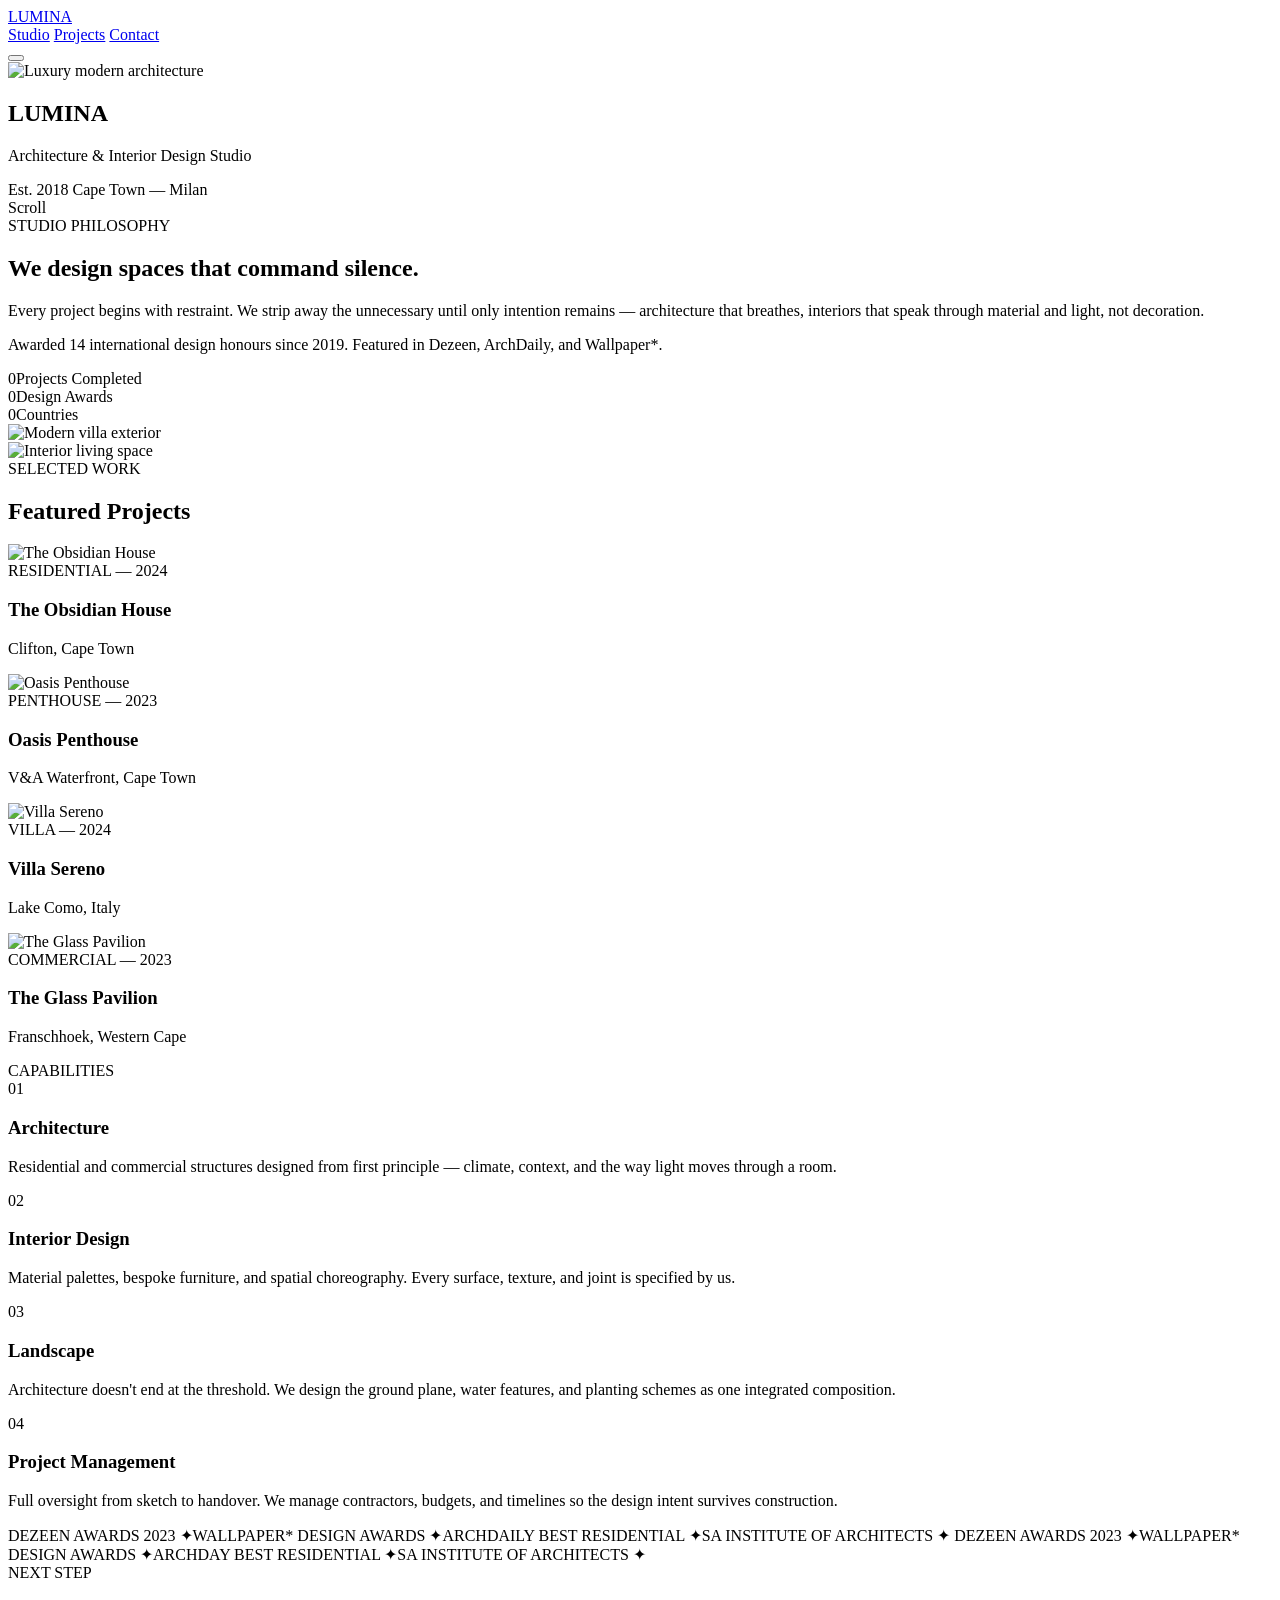
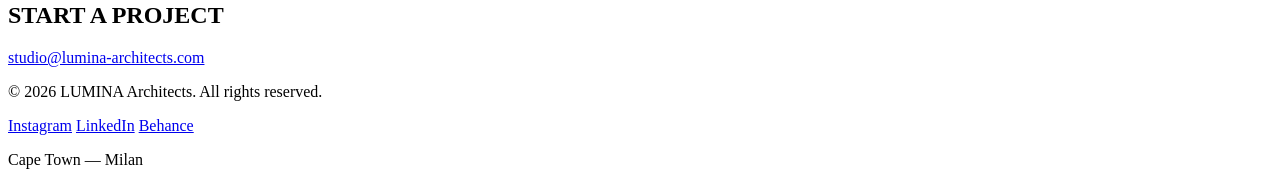
==== index.html @ dbf42cb0 "Rename index (2).html to index.html" ====
<!DOCTYPE html>
<html lang="en">
<head>
<meta charset="UTF-8">
<meta name="viewport" content="width=device-width, initial-scale=1.0">
<title>LUMINA — Architecture & Interior Design Studio</title>
<meta name="description" content="LUMINA Architects. We design spaces that command silence. Award-winning architectural and interior design studio.">
<meta property="og:title" content="LUMINA — Architecture & Interior Design Studio">
<meta property="og:description" content="We design spaces that command silence.">
<link rel="preconnect" href="https://fonts.googleapis.com">
<link rel="preconnect" href="https://fonts.gstatic.com" crossorigin>
<link href="https://fonts.googleapis.com/css2?family=Cinzel:wght@400;500;700&family=Manrope:wght@300;400;500;600&display=swap" rel="stylesheet">
<link rel="stylesheet" href="styles.css">
</head>
<body>

<!-- Custom cursor -->
<div class="cursor" id="cursor"></div>
<div class="cursor-follower" id="cursorFollower"><span id="cursorLabel"></span></div>

<!-- ===== NAVIGATION ===== -->
<header class="nav" id="nav">
  <a href="#" class="nav-logo">LUMINA</a>
  <nav class="nav-links">
    <a href="#philosophy" data-cursor>Studio</a>
    <a href="#projects" data-cursor>Projects</a>
    <a href="#contact" data-cursor>Contact</a>
  </nav>
  <button class="nav-menu-btn" id="menuBtn" data-cursor aria-label="Menu">
    <span></span><span></span>
  </button>
</header>

<main>

  <!-- ===== HERO ===== -->
  <section class="hero" id="hero">
    <div class="hero-bg">
      <div class="hero-img-wrap">
        <img class="hero-img" src="https://images.unsplash.com/photo-1600585154340-be6161a56a0c?w=1600&q=80&fit=crop" alt="Luxury modern architecture">
      </div>
      <div class="hero-overlay"></div>
    </div>
    <div class="hero-content">
      <div class="hero-title-wrap">
        <h1 class="hero-title">
          <span class="title-line"><span class="title-word">LUMINA</span></span>
        </h1>
      </div>
      <div class="hero-subtitle-wrap">
        <p class="hero-subtitle">
          <span class="subtitle-line"><span class="subtitle-word">Architecture & Interior Design Studio</span></span>
        </p>
      </div>
      <div class="hero-meta">
        <span class="meta-item">Est. 2018</span>
        <span class="meta-divider"></span>
        <span class="meta-item">Cape Town — Milan</span>
      </div>
    </div>
    <div class="scroll-indicator">
      <span class="scroll-text">Scroll</span>
      <div class="scroll-line"></div>
    </div>
  </section>

  <!-- ===== PHILOSOPHY ===== -->
  <section class="philosophy" id="philosophy">
    <div class="philosophy-inner">
      <div class="philosophy-text">
        <span class="section-label">STUDIO PHILOSOPHY</span>
        <h2 class="philosophy-heading">
          <span class="line"><span class="word">We design spaces</span></span>
          <span class="line"><span class="word">that command</span></span>
          <span class="line"><span class="word">silence.</span></span>
        </h2>
        <p class="philosophy-body">Every project begins with restraint. We strip away the unnecessary until only intention remains — architecture that breathes, interiors that speak through material and light, not decoration.</p>
        <p class="philosophy-body">Awarded 14 international design honours since 2019. Featured in Dezeen, ArchDaily, and Wallpaper*.</p>
        <div class="philosophy-stats">
          <div class="stat"><span class="stat-num" data-count="47">0</span><span class="stat-label">Projects Completed</span></div>
          <div class="stat"><span class="stat-num" data-count="14">0</span><span class="stat-label">Design Awards</span></div>
          <div class="stat"><span class="stat-num" data-count="6">0</span><span class="stat-label">Countries</span></div>
        </div>
      </div>
      <div class="philosophy-images">
        <div class="phi-img phi-img--a" data-speed="0.85">
          <div class="img-reveal">
            <img src="https://images.unsplash.com/photo-1600596542815-ffad4c1539a9?w=600&q=80&fit=crop" alt="Modern villa exterior" loading="lazy">
          </div>
        </div>
        <div class="phi-img phi-img--b" data-speed="1.15">
          <div class="img-reveal">
            <img src="https://images.unsplash.com/photo-1600607687939-ce8a6c25118c?w=500&q=80&fit=crop" alt="Interior living space" loading="lazy">
          </div>
        </div>
      </div>
    </div>
  </section>

  <!-- ===== HORIZONTAL GALLERY (pinned) ===== -->
  <section class="gallery-section" id="projects">
    <div class="gallery-header">
      <span class="section-label">SELECTED WORK</span>
      <h2 class="gallery-heading">
        <span class="line"><span class="word">Featured Projects</span></span>
      </h2>
    </div>
    <div class="gallery-pin-wrapper">
      <div class="gallery-track" id="galleryTrack">

        <article class="project-card" data-cursor-label="VIEW">
          <div class="project-img-wrap">
            <img src="https://images.unsplash.com/photo-1600585154340-be6161a56a0c?w=900&q=80&fit=crop" alt="The Obsidian House" loading="lazy">
          </div>
          <div class="project-info">
            <span class="project-tag">RESIDENTIAL — 2024</span>
            <h3 class="project-name">The Obsidian House</h3>
            <p class="project-location">Clifton, Cape Town</p>
          </div>
        </article>

        <article class="project-card" data-cursor-label="VIEW">
          <div class="project-img-wrap">
            <img src="https://images.unsplash.com/photo-1600596542815-ffad4c1539a9?w=900&q=80&fit=crop" alt="Oasis Penthouse" loading="lazy">
          </div>
          <div class="project-info">
            <span class="project-tag">PENTHOUSE — 2023</span>
            <h3 class="project-name">Oasis Penthouse</h3>
            <p class="project-location">V&A Waterfront, Cape Town</p>
          </div>
        </article>

        <article class="project-card" data-cursor-label="VIEW">
          <div class="project-img-wrap">
            <img src="https://images.unsplash.com/photo-1600607687939-ce8a6c25118c?w=900&q=80&fit=crop" alt="Villa Sereno" loading="lazy">
          </div>
          <div class="project-info">
            <span class="project-tag">VILLA — 2024</span>
            <h3 class="project-name">Villa Sereno</h3>
            <p class="project-location">Lake Como, Italy</p>
          </div>
        </article>

        <article class="project-card" data-cursor-label="VIEW">
          <div class="project-img-wrap">
            <img src="https://images.unsplash.com/photo-1613490493576-7fde63acd811?w=900&q=80&fit=crop" alt="The Glass Pavilion" loading="lazy">
          </div>
          <div class="project-info">
            <span class="project-tag">COMMERCIAL — 2023</span>
            <h3 class="project-name">The Glass Pavilion</h3>
            <p class="project-location">Franschhoek, Western Cape</p>
          </div>
        </article>

      </div>
    </div>
  </section>

  <!-- ===== SERVICES ===== -->
  <section class="services">
    <div class="services-inner">
      <span class="section-label">CAPABILITIES</span>
      <div class="services-grid">
        <div class="service-item">
          <span class="service-num">01</span>
          <h3>Architecture</h3>
          <p>Residential and commercial structures designed from first principle — climate, context, and the way light moves through a room.</p>
        </div>
        <div class="service-item">
          <span class="service-num">02</span>
          <h3>Interior Design</h3>
          <p>Material palettes, bespoke furniture, and spatial choreography. Every surface, texture, and joint is specified by us.</p>
        </div>
        <div class="service-item">
          <span class="service-num">03</span>
          <h3>Landscape</h3>
          <p>Architecture doesn't end at the threshold. We design the ground plane, water features, and planting schemes as one integrated composition.</p>
        </div>
        <div class="service-item">
          <span class="service-num">04</span>
          <h3>Project Management</h3>
          <p>Full oversight from sketch to handover. We manage contractors, budgets, and timelines so the design intent survives construction.</p>
        </div>
      </div>
    </div>
  </section>

  <!-- ===== AWARDS TICKER ===== -->
  <div class="awards-ticker">
    <div class="awards-track">
      <span>DEZEEN AWARDS 2023 ✦</span><span>WALLPAPER* DESIGN AWARDS ✦</span><span>ARCHDAILY BEST RESIDENTIAL ✦</span><span>SA INSTITUTE OF ARCHITECTS ✦</span>
      <span>DEZEEN AWARDS 2023 ✦</span><span>WALLPAPER* DESIGN AWARDS ✦</span><span>ARCHDAY BEST RESIDENTIAL ✦</span><span>SA INSTITUTE OF ARCHITECTS ✦</span>
    </div>
  </div>

</main>

<!-- ===== FOOTER ===== -->
<footer class="footer" id="contact">
  <div class="footer-cta">
    <span class="section-label">NEXT STEP</span>
    <h2 class="footer-title" id="footerTitle" data-cursor-label="LET'S TALK">
      <span class="line"><span class="word">START A</span></span>
      <span class="line"><span class="word">PROJECT</span></span>
    </h2>
    <a href="mailto:studio@lumina-architects.com" class="footer-email" data-cursor>studio@lumina-architects.com</a>
  </div>
  <div class="footer-bottom">
    <p class="footer-copy">&copy; 2026 LUMINA Architects. All rights reserved.</p>
    <div class="footer-social">
      <a href="#" data-cursor>Instagram</a>
      <a href="#" data-cursor>LinkedIn</a>
      <a href="#" data-cursor>Behance</a>
    </div>
    <p class="footer-location">Cape Town — Milan</p>
  </div>
</footer>

<script src="https://cdnjs.cloudflare.com/ajax/libs/gsap/3.12.5/gsap.min.js"></script>
<script src="https://cdnjs.cloudflare.com/ajax/libs/gsap/3.12.5/ScrollTrigger.min.js"></script>
<script src="script.js"></script>
</body>
</html>
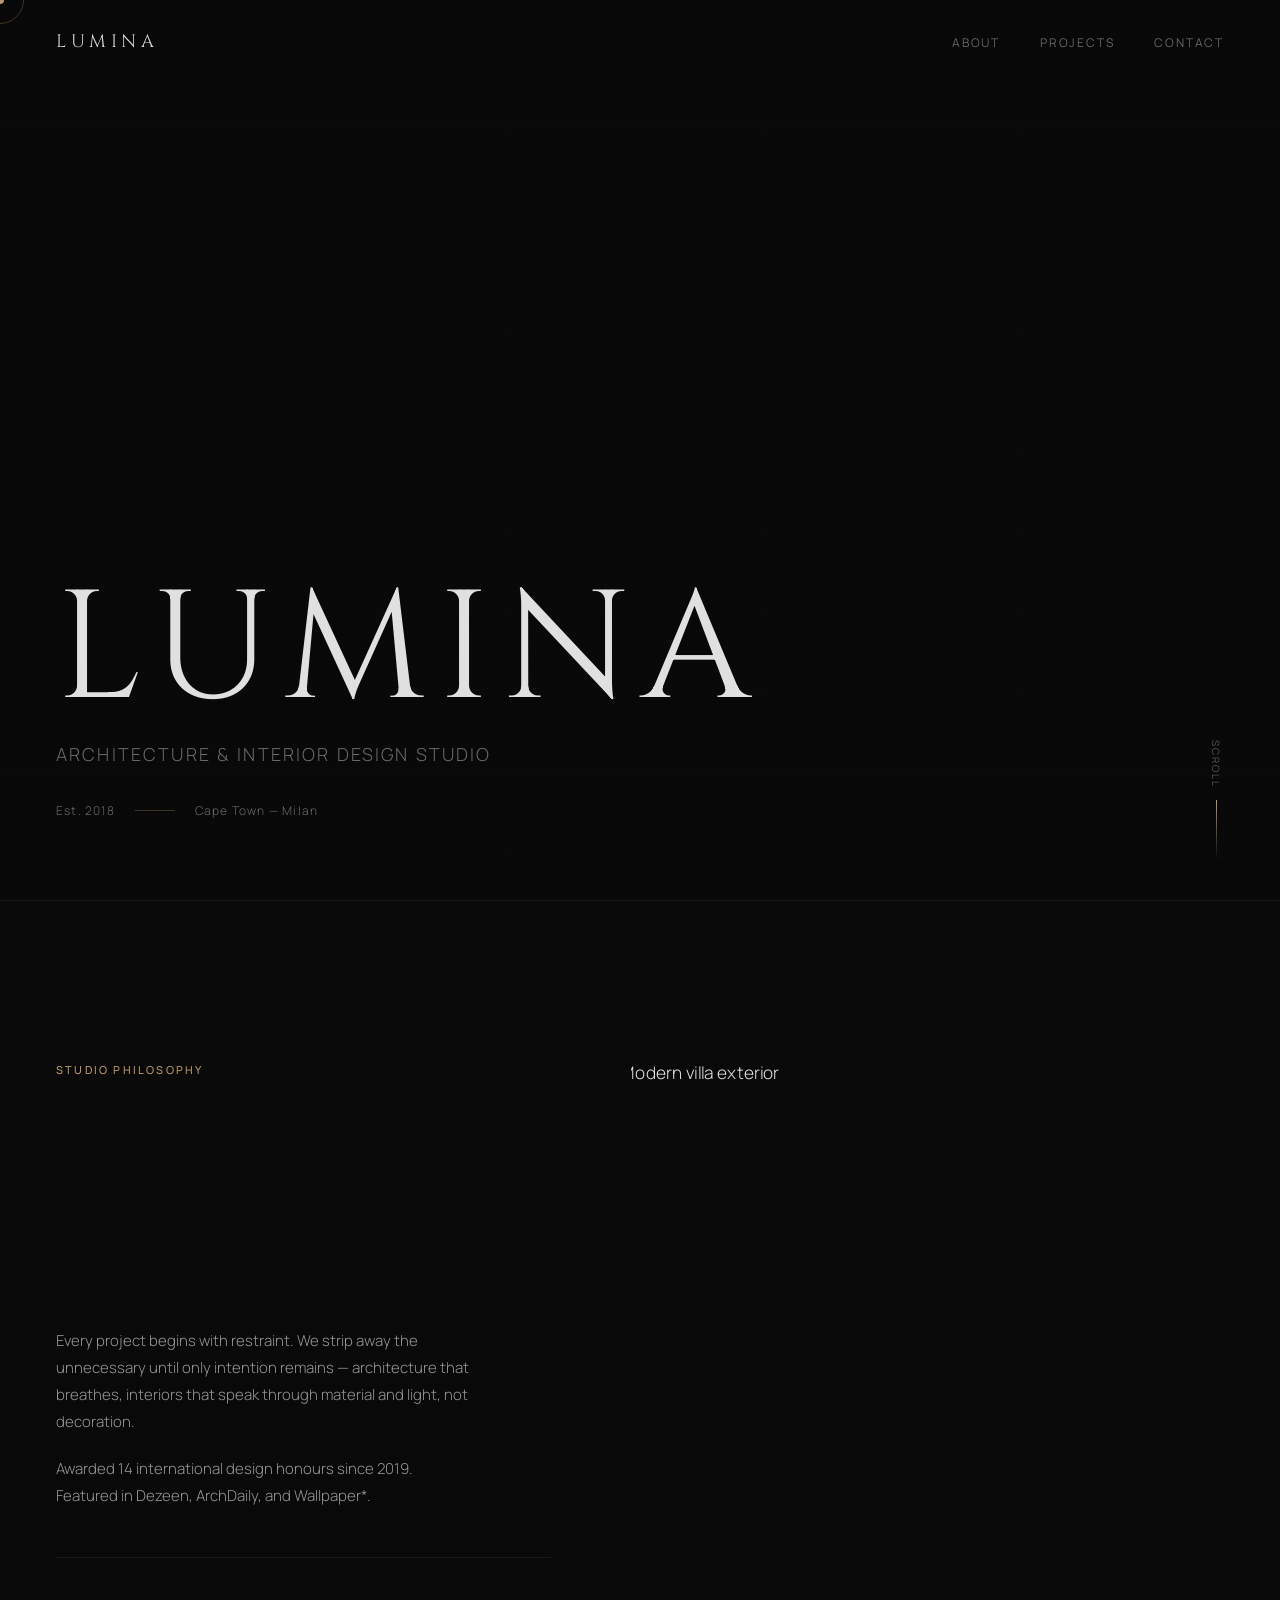
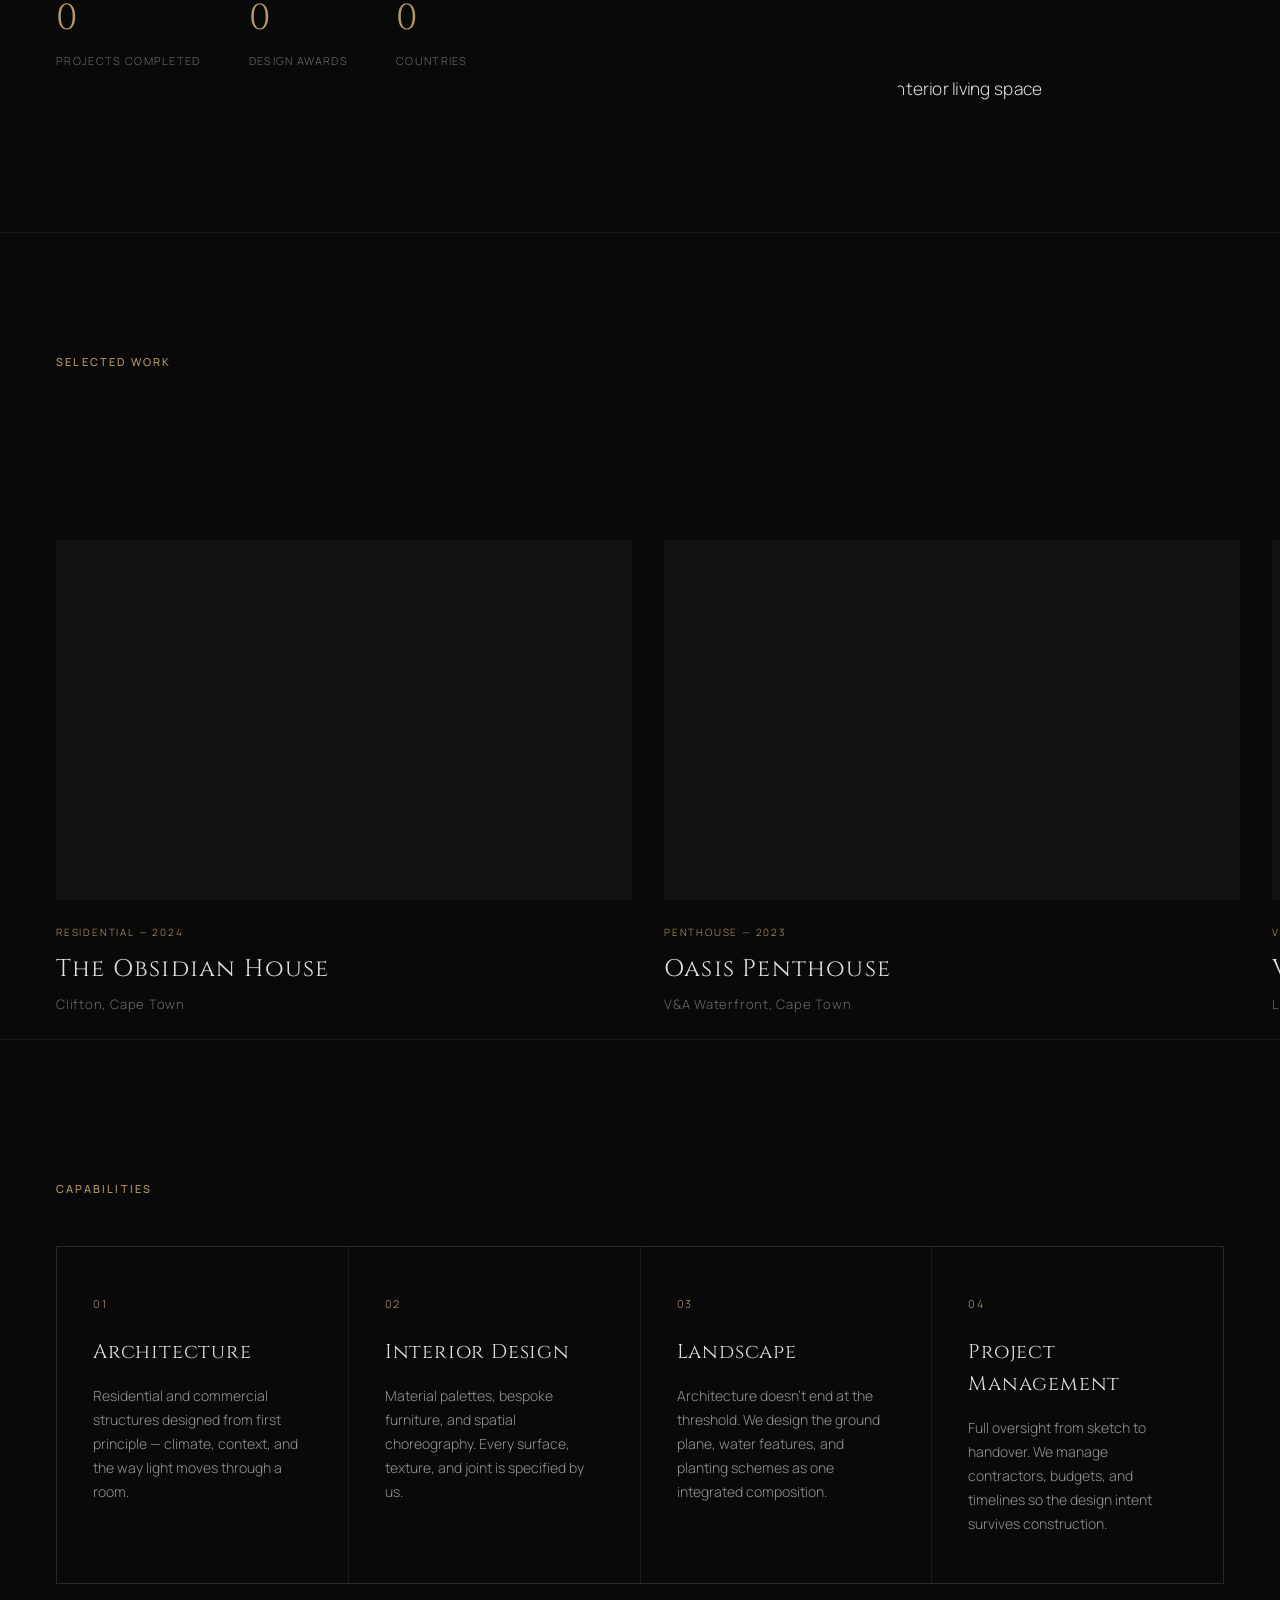
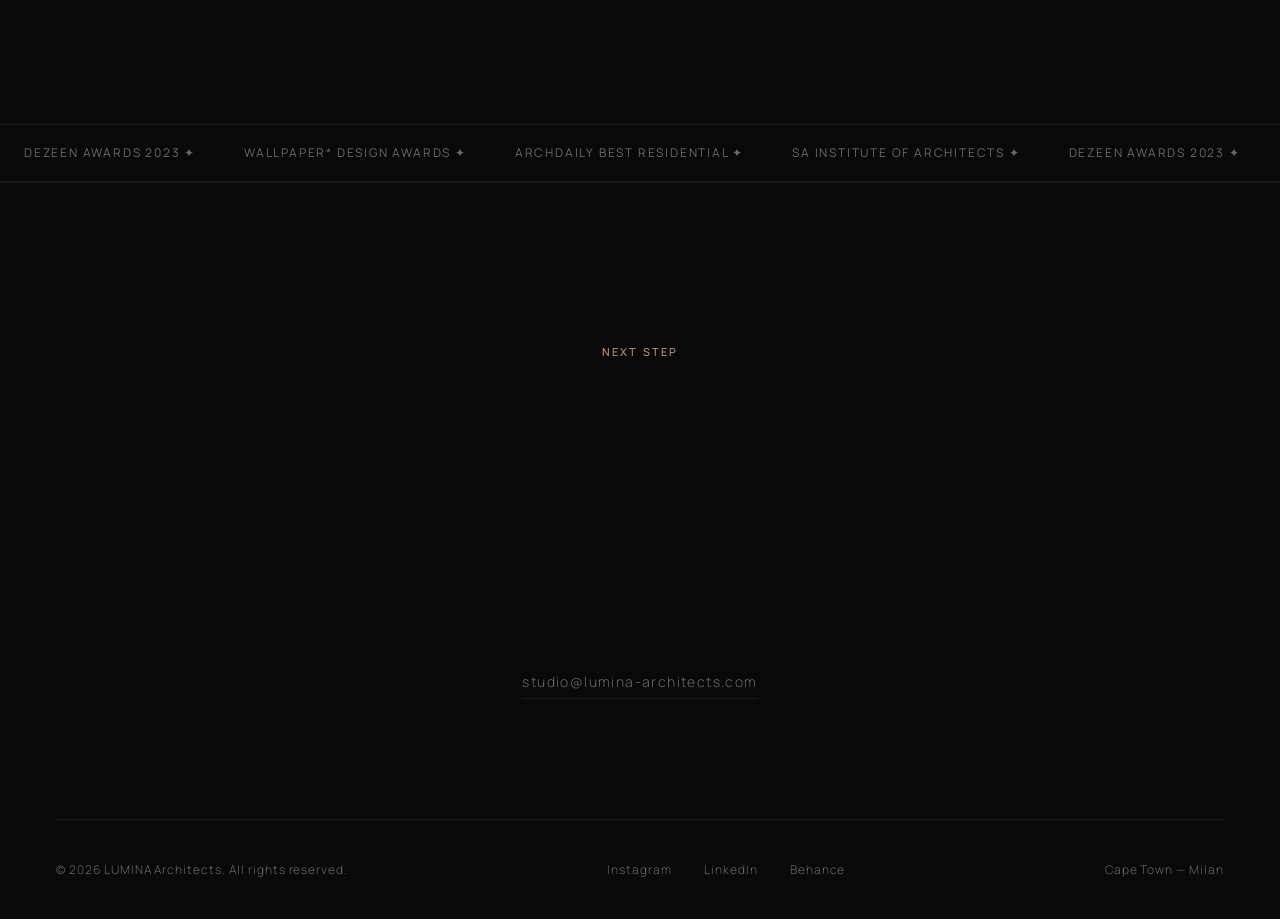
==== commit 8bda9e20: "Update index.html" ====
--- a/index.html
+++ b/index.html
@@ -22,7 +22,7 @@
 <header class="nav" id="nav">
   <a href="#" class="nav-logo">LUMINA</a>
   <nav class="nav-links">
-    <a href="#philosophy" data-cursor>Studio</a>
+    <a href="about.html" data-cursor>About</a>
     <a href="#projects" data-cursor>Projects</a>
     <a href="#contact" data-cursor>Contact</a>
   </nav>
--- a/styles.css
+++ b/styles.css
@@ -0,0 +1,638 @@
+/* ============================================
+   LUMINA ARCHITECTS — DESIGN TOKENS
+   ============================================ */
+:root {
+  --bg: #090909;
+  --bg-raised: #111111;
+  --pearl: #E0E0E0;
+  --gold: #B89768;
+  --gold-dim: rgba(184, 151, 104, 0.3);
+  --text-dim: rgba(224, 224, 224, 0.45);
+  --text-body: rgba(224, 224, 224, 0.65);
+  --border: rgba(224, 224, 224, 0.08);
+
+  --font-display: 'Cinzel', serif;
+  --font-body: 'Manrope', sans-serif;
+
+  --ease: cubic-bezier(0.16, 1, 0.3, 1);
+  --ease-dramatic: cubic-bezier(0.76, 0, 0.24, 1);
+}
+
+/* ============================================
+   RESET
+   ============================================ */
+*, *::before, *::after { box-sizing: border-box; margin: 0; padding: 0; }
+html { scroll-behavior: auto; }
+body {
+  background: var(--bg);
+  color: var(--pearl);
+  font-family: var(--font-body);
+  font-size: 15px;
+  font-weight: 300;
+  line-height: 1.6;
+  -webkit-font-smoothing: antialiased;
+  overflow-x: hidden;
+}
+a { color: inherit; text-decoration: none; }
+img { max-width: 100%; display: block; }
+button { font: inherit; cursor: pointer; background: none; border: none; color: inherit; }
+
+/* ============================================
+   CUSTOM CURSOR
+   ============================================ */
+.cursor {
+  position: fixed; top: 0; left: 0; z-index: 9999;
+  width: 8px; height: 8px; border-radius: 50%;
+  background: var(--gold);
+  pointer-events: none;
+  transform: translate(-50%, -50%);
+  transition: width 0.2s var(--ease), height 0.2s var(--ease), opacity 0.2s;
+}
+.cursor-follower {
+  position: fixed; top: 0; left: 0; z-index: 9998;
+  width: 48px; height: 48px; border-radius: 50%;
+  border: 1px solid var(--gold-dim);
+  pointer-events: none;
+  transform: translate(-50%, -50%);
+  display: flex; align-items: center; justify-content: center;
+  transition: width 0.35s var(--ease), height 0.35s var(--ease), background 0.3s, border-color 0.3s;
+}
+.cursor-follower span {
+  font-family: var(--font-body);
+  font-size: 10px; font-weight: 600;
+  letter-spacing: 0.12em; text-transform: uppercase;
+  color: var(--bg); opacity: 0;
+  transition: opacity 0.2s;
+}
+.cursor-follower.is-label {
+  width: 100px; height: 100px;
+  background: var(--gold); border-color: var(--gold);
+}
+.cursor-follower.is-label span { opacity: 1; }
+.cursor-follower.is-hover { width: 64px; height: 64px; border-color: var(--gold); }
+body.has-cursor, body.has-cursor a, body.has-cursor button { cursor: none; }
+
+@media (hover: none), (pointer: coarse) {
+  .cursor, .cursor-follower { display: none; }
+}
+
+/* ============================================
+   TEXT MASKING — overflow hidden reveal
+   ============================================ */
+.line { display: block; overflow: hidden; }
+.word {
+  display: inline-block;
+  transform: translateY(110%);
+  will-change: transform;
+}
+.fade-up { opacity: 0; transform: translateY(40px); will-change: transform, opacity; }
+
+.section-label {
+  font-family: var(--font-body); font-weight: 500; font-size: 11px;
+  letter-spacing: 0.2em; text-transform: uppercase;
+  color: var(--gold); display: block; margin-bottom: 28px;
+}
+
+/* ============================================
+   NAVIGATION
+   ============================================ */
+.nav {
+  position: fixed; top: 0; left: 0; right: 0; z-index: 200;
+  padding: 28px 56px;
+  display: flex; align-items: center; justify-content: space-between;
+  mix-blend-mode: difference;
+}
+.nav-logo {
+  font-family: var(--font-display); font-weight: 400; font-size: 18px;
+  letter-spacing: 0.25em; color: var(--pearl);
+}
+.nav-links { display: flex; gap: 40px; }
+.nav-links a {
+  font-size: 12px; font-weight: 400; letter-spacing: 0.15em; text-transform: uppercase;
+  color: var(--text-dim); transition: color 0.3s;
+}
+.nav-links a:hover { color: var(--pearl); }
+.nav-menu-btn { display: none; flex-direction: column; gap: 6px; width: 28px; }
+.nav-menu-btn span { height: 1px; background: var(--pearl); display: block; }
+
+/* ============================================
+   HERO
+   ============================================ */
+.hero {
+  position: relative;
+  height: 100vh; width: 100%;
+  display: flex; align-items: flex-end;
+  overflow: hidden;
+}
+.hero-bg { position: absolute; inset: 0; }
+.hero-img-wrap {
+  width: 100%; height: 100%;
+  overflow: hidden;
+}
+.hero-img {
+  width: 100%; height: 100%;
+  object-fit: cover;
+  transform: scale(1.15);
+  will-change: transform;
+}
+.hero-overlay {
+  position: absolute; inset: 0;
+  background: linear-gradient(180deg,
+    rgba(9,9,9,0.4) 0%,
+    rgba(9,9,9,0.2) 40%,
+    rgba(9,9,9,0.7) 80%,
+    rgba(9,9,9,0.95) 100%
+  );
+}
+
+.hero-content {
+  position: relative; z-index: 1;
+  padding: 0 56px 80px;
+  width: 100%;
+}
+.hero-title {
+  font-family: var(--font-display); font-weight: 400;
+  font-size: clamp(72px, 12vw, 180px);
+  line-height: 0.9; letter-spacing: 0.08em;
+  color: var(--pearl);
+}
+.hero-subtitle {
+  font-family: var(--font-body); font-weight: 300;
+  font-size: clamp(14px, 1.4vw, 18px);
+  letter-spacing: 0.12em; text-transform: uppercase;
+  color: var(--text-dim); margin-top: 20px;
+}
+.hero-meta {
+  display: flex; align-items: center; gap: 20px;
+  margin-top: 32px; font-size: 12px;
+  letter-spacing: 0.1em; color: var(--text-dim);
+}
+.meta-divider { width: 40px; height: 1px; background: var(--gold-dim); }
+
+.scroll-indicator {
+  position: absolute; bottom: 40px; right: 56px; z-index: 2;
+  display: flex; flex-direction: column; align-items: center; gap: 12px;
+}
+.scroll-text {
+  font-size: 10px; letter-spacing: 0.2em; text-transform: uppercase;
+  color: var(--text-dim); writing-mode: vertical-rl;
+}
+.scroll-line {
+  width: 1px; height: 60px;
+  background: linear-gradient(to bottom, var(--gold), transparent);
+  animation: scrollPulse 2.5s ease-in-out infinite;
+}
+@keyframes scrollPulse { 0%,100% { opacity: 1; scaleY: 1; } 50% { opacity: 0.3; } }
+
+/* ============================================
+   PHILOSOPHY — asymmetric layout
+   ============================================ */
+.philosophy {
+  padding: 160px 56px;
+  border-top: 1px solid var(--border);
+}
+.philosophy-inner {
+  display: grid;
+  grid-template-columns: 1fr 1.2fr;
+  gap: 80px;
+  max-width: 1400px;
+  margin: 0 auto;
+  align-items: start;
+}
+.philosophy-heading {
+  font-family: var(--font-display); font-weight: 400;
+  font-size: clamp(32px, 4vw, 52px);
+  line-height: 1.2; letter-spacing: 0.03em;
+  margin-bottom: 36px;
+}
+.philosophy-body {
+  font-size: 15px; line-height: 1.8;
+  color: var(--text-body); margin-bottom: 20px;
+  max-width: 420px;
+}
+.philosophy-stats {
+  display: flex; gap: 48px; margin-top: 48px;
+  padding-top: 32px; border-top: 1px solid var(--border);
+}
+.stat-num {
+  font-family: var(--font-display); font-size: 36px; font-weight: 400;
+  letter-spacing: 0.05em; color: var(--gold); display: block;
+}
+.stat-label { font-size: 11px; letter-spacing: 0.12em; text-transform: uppercase; color: var(--text-dim); margin-top: 6px; }
+
+.philosophy-images { position: relative; min-height: 600px; }
+.phi-img { position: absolute; overflow: hidden; }
+.phi-img--a { top: 0; left: 0; width: 65%; z-index: 1; }
+.phi-img--b { bottom: -40px; right: 0; width: 55%; z-index: 2; }
+.img-reveal { overflow: hidden; }
+.img-reveal img {
+  width: 100%; height: auto; display: block;
+  transform: scale(1.15);
+  transition: transform 1.2s var(--ease);
+}
+
+/* ============================================
+   HORIZONTAL GALLERY (pinned scroll)
+   ============================================ */
+.gallery-section {
+  padding-top: 120px;
+  border-top: 1px solid var(--border);
+}
+.gallery-header {
+  padding: 0 56px 60px;
+  max-width: 1400px; margin: 0 auto;
+}
+.gallery-heading {
+  font-family: var(--font-display); font-weight: 400;
+  font-size: clamp(32px, 4vw, 52px);
+  letter-spacing: 0.03em;
+}
+
+.gallery-pin-wrapper {
+  position: relative;
+  overflow: hidden;
+  width: 100%;
+}
+.gallery-track {
+  display: flex;
+  gap: 32px;
+  padding: 0 56px;
+  width: max-content;
+  will-change: transform;
+}
+
+.project-card {
+  flex: 0 0 45vw;
+  min-width: 500px;
+  cursor: none;
+}
+.project-img-wrap {
+  position: relative;
+  overflow: hidden;
+  aspect-ratio: 16/10;
+  background: var(--bg-raised);
+}
+.project-img-wrap img {
+  width: 100%; height: 100%;
+  object-fit: cover;
+  transform: scale(1.12);
+  transition: transform 0.8s var(--ease);
+}
+.project-card:hover .project-img-wrap img { transform: scale(1.0); }
+
+.project-info { padding: 24px 0; }
+.project-tag {
+  font-size: 10px; letter-spacing: 0.18em; text-transform: uppercase;
+  color: var(--gold); display: block; margin-bottom: 10px;
+}
+.project-name {
+  font-family: var(--font-display); font-weight: 400;
+  font-size: 24px; letter-spacing: 0.05em; margin-bottom: 6px;
+}
+.project-location { font-size: 13px; color: var(--text-dim); letter-spacing: 0.06em; }
+
+/* ============================================
+   SERVICES
+   ============================================ */
+.services {
+  padding: 140px 56px;
+  border-top: 1px solid var(--border);
+}
+.services-inner { max-width: 1400px; margin: 0 auto; }
+.services-grid {
+  display: grid; grid-template-columns: repeat(4, 1fr);
+  gap: 1px; background: var(--border);
+  border: 1px solid var(--border);
+  margin-top: 48px;
+}
+.service-item {
+  background: var(--bg);
+  padding: 48px 36px;
+  transition: background 0.4s;
+}
+.service-item:hover { background: var(--bg-raised); }
+.service-num {
+  font-family: var(--font-body); font-size: 11px;
+  letter-spacing: 0.15em; color: var(--gold); display: block; margin-bottom: 24px;
+}
+.service-item h3 {
+  font-family: var(--font-display); font-weight: 400;
+  font-size: 20px; letter-spacing: 0.04em; margin-bottom: 16px;
+}
+.service-item p { font-size: 14px; line-height: 1.7; color: var(--text-body); }
+
+/* ============================================
+   AWARDS TICKER
+   ============================================ */
+.awards-ticker {
+  border-top: 1px solid var(--border);
+  border-bottom: 1px solid var(--border);
+  padding: 18px 0; overflow: hidden;
+}
+.awards-track {
+  display: flex; width: max-content;
+  animation: tickerScroll 25s linear infinite;
+  font-family: var(--font-body); font-weight: 400;
+  font-size: 12px; letter-spacing: 0.15em;
+  text-transform: uppercase; color: var(--text-dim);
+}
+.awards-track span { padding: 0 24px; white-space: nowrap; }
+@keyframes tickerScroll { from { transform: translateX(0); } to { transform: translateX(-50%); } }
+
+/* ============================================
+   FOOTER
+   ============================================ */
+.footer {
+  padding: 160px 56px 40px;
+  border-top: 1px solid var(--border);
+}
+.footer-cta {
+  text-align: center;
+  max-width: 900px; margin: 0 auto 120px;
+}
+.footer-title {
+  font-family: var(--font-display); font-weight: 400;
+  font-size: clamp(56px, 10vw, 160px);
+  line-height: 0.95; letter-spacing: 0.05em;
+  color: var(--pearl);
+  transition: color 0.4s;
+  cursor: none;
+}
+.footer-title:hover { color: var(--gold); }
+.footer-email {
+  display: inline-block; margin-top: 40px;
+  font-size: 14px; letter-spacing: 0.1em;
+  color: var(--text-dim);
+  border-bottom: 1px solid var(--border);
+  padding-bottom: 4px;
+  transition: color 0.3s, border-color 0.3s;
+}
+.footer-email:hover { color: var(--gold); border-color: var(--gold); }
+
+.footer-bottom {
+  display: flex; justify-content: space-between; align-items: center;
+  flex-wrap: wrap; gap: 20px;
+  padding-top: 40px; border-top: 1px solid var(--border);
+  font-size: 12px; color: var(--text-dim); letter-spacing: 0.08em;
+}
+.footer-social { display: flex; gap: 32px; }
+.footer-social a { transition: color 0.3s; }
+.footer-social a:hover { color: var(--gold); }
+
+/* ============================================
+   ABOUT PAGE — NAV ACTIVE
+   ============================================ */
+.nav-active { color: var(--pearl) !important; }
+
+/* ============================================
+   ABOUT HERO
+   ============================================ */
+.about-hero {
+  position: relative; height: 100vh; width: 100%;
+  display: flex; align-items: center; overflow: hidden;
+}
+.about-hero-bg { position: absolute; inset: 0; }
+.about-hero-img-wrap { width: 100%; height: 100%; overflow: hidden; }
+.about-hero-img-wrap img { width: 100%; height: 100%; object-fit: cover; transform: scale(1.12); filter: brightness(0.35); }
+.about-hero-overlay { position: absolute; inset: 0; background: linear-gradient(180deg, rgba(9,9,9,0.5) 0%, rgba(9,9,9,0.8) 100%); }
+
+.about-hero-content { position: relative; z-index: 2; padding: 0 56px; }
+.about-hero-title {
+  font-family: var(--font-display); font-weight: 400;
+  font-size: clamp(64px, 11vw, 160px); line-height: 0.92;
+  letter-spacing: 0.06em; color: var(--pearl);
+}
+.about-hero-title--accent { color: var(--gold); }
+.about-hero-meta {
+  margin-top: 28px; font-size: 13px;
+  letter-spacing: 0.15em; color: var(--text-dim); text-transform: lowercase;
+}
+
+.about-hero-portraits {
+  position: absolute; right: 56px; bottom: 80px; z-index: 3;
+  display: flex; gap: 16px;
+}
+.portrait { overflow: hidden; border: 1px solid var(--border); }
+.portrait img { width: 100%; height: 100%; object-fit: cover; filter: grayscale(0.6); transition: filter 0.6s; }
+.portrait:hover img { filter: grayscale(0); }
+.portrait--a { width: 180px; height: 240px; transform: translateY(20px); }
+.portrait--b { width: 160px; height: 220px; transform: translateY(-10px); }
+
+/* ============================================
+   MANIFESTO
+   ============================================ */
+.about-manifesto {
+  padding: 160px 56px;
+  border-top: 1px solid var(--border);
+}
+.manifesto-inner {
+  max-width: 1400px; margin: 0 auto;
+  display: grid; grid-template-columns: 1fr 1fr; gap: 80px; align-items: start;
+}
+.manifesto-heading {
+  font-family: var(--font-display); font-weight: 400;
+  font-size: clamp(28px, 3.5vw, 44px); line-height: 1.25;
+  letter-spacing: 0.03em;
+}
+.manifesto-year {
+  font-family: var(--font-display); font-size: 14px;
+  letter-spacing: 0.1em; color: var(--gold); margin-bottom: 24px;
+}
+.manifesto-sub {
+  font-family: var(--font-display); font-weight: 400;
+  font-size: clamp(36px, 5vw, 64px); line-height: 1.05;
+  letter-spacing: 0.02em; margin-bottom: 36px;
+  color: var(--text-dim);
+}
+.manifesto-text {
+  font-size: 16px; line-height: 1.9; color: var(--text-body); max-width: 520px;
+}
+
+/* ============================================
+   REASONS
+   ============================================ */
+.about-reasons {
+  padding: 140px 56px;
+  border-top: 1px solid var(--border);
+}
+.reasons-inner { max-width: 1400px; margin: 0 auto; }
+.reasons-header { margin-bottom: 60px; }
+.reasons-title {
+  font-family: var(--font-display); font-weight: 400;
+  font-size: clamp(32px, 4vw, 56px); line-height: 1.15;
+  letter-spacing: 0.03em;
+}
+
+.reasons-image {
+  margin-bottom: 80px; overflow: hidden;
+  aspect-ratio: 21/9;
+}
+.reasons-image .img-reveal { width: 100%; height: 100%; }
+.reasons-image img { width: 100%; height: 100%; object-fit: cover; transform: scale(1.1); }
+
+.reasons-grid {
+  display: grid; grid-template-columns: repeat(5, 1fr);
+  gap: 1px; background: var(--border);
+  border: 1px solid var(--border);
+}
+.reason-card {
+  background: var(--bg); padding: 40px 28px;
+  transition: background 0.4s;
+}
+.reason-card:hover { background: var(--bg-raised); }
+.reason-num {
+  font-family: var(--font-display); font-size: 12px;
+  letter-spacing: 0.15em; color: var(--gold);
+  display: block; margin-bottom: 20px;
+}
+.reason-title {
+  font-family: var(--font-display); font-weight: 400;
+  font-size: 20px; letter-spacing: 0.03em; margin-bottom: 14px;
+}
+.reason-card p { font-size: 13px; line-height: 1.7; color: var(--text-body); }
+
+/* ============================================
+   TEAM
+   ============================================ */
+.about-team {
+  padding: 140px 56px;
+  border-top: 1px solid var(--border);
+}
+.team-inner { max-width: 1400px; margin: 0 auto; }
+.team-header { margin-bottom: 60px; }
+.team-title {
+  font-family: var(--font-display); font-weight: 400;
+  font-size: clamp(32px, 4vw, 52px); line-height: 1.15;
+  letter-spacing: 0.03em;
+}
+.team-grid { display: grid; grid-template-columns: repeat(3, 1fr); gap: 32px; }
+.team-card { cursor: none; }
+.team-img {
+  overflow: hidden; aspect-ratio: 3/4;
+  background: var(--bg-raised); margin-bottom: 20px;
+}
+.team-img img {
+  width: 100%; height: 100%; object-fit: cover;
+  filter: grayscale(0.7); transform: scale(1.05);
+  transition: filter 0.6s var(--ease), transform 0.6s var(--ease);
+}
+.team-card:hover .team-img img { filter: grayscale(0); transform: scale(1.0); }
+.team-card h3 {
+  font-family: var(--font-display); font-weight: 400;
+  font-size: 18px; letter-spacing: 0.05em; margin-bottom: 4px;
+}
+.team-card p { font-size: 12px; letter-spacing: 0.08em; color: var(--text-dim); text-transform: uppercase; }
+
+.team-roles-ticker {
+  margin-top: 60px; padding: 16px 0;
+  border-top: 1px solid var(--border);
+  border-bottom: 1px solid var(--border);
+  overflow: hidden;
+}
+.roles-track {
+  display: flex; width: max-content;
+  animation: tickerScroll 20s linear infinite;
+}
+.roles-track span {
+  padding: 0 40px; white-space: nowrap;
+  font-family: var(--font-display); font-size: 14px;
+  letter-spacing: 0.12em; color: var(--text-dim);
+}
+
+/* ============================================
+   AWARDS TIMELINE
+   ============================================ */
+.about-awards {
+  padding: 140px 56px;
+  border-top: 1px solid var(--border);
+}
+.awards-inner { max-width: 1000px; margin: 0 auto; }
+.awards-header { margin-bottom: 60px; }
+.awards-years {
+  display: flex; justify-content: space-between; align-items: center;
+  font-family: var(--font-display); font-size: 14px; letter-spacing: 0.1em;
+}
+.awards-year-start, .awards-year-end { font-size: clamp(28px, 4vw, 48px); color: var(--gold); }
+.awards-year-label { font-size: 12px; letter-spacing: 0.2em; text-transform: uppercase; color: var(--text-dim); }
+
+.awards-list { display: flex; flex-direction: column; }
+.award-item {
+  display: grid; grid-template-columns: 80px 1fr 1fr; gap: 24px;
+  padding: 28px 0; border-top: 1px solid var(--border);
+  align-items: baseline;
+}
+.award-item:last-child { border-bottom: 1px solid var(--border); }
+.award-year { font-family: var(--font-display); font-size: 13px; letter-spacing: 0.1em; color: var(--gold); }
+.award-item h3 { font-family: var(--font-display); font-weight: 400; font-size: 16px; letter-spacing: 0.03em; }
+.award-item p { font-size: 13px; color: var(--text-dim); letter-spacing: 0.04em; }
+
+/* ============================================
+   FOOTER CTA — SPLIT LAYOUT
+   ============================================ */
+.footer-cta-split {
+  display: grid; grid-template-columns: 1.2fr 1fr;
+  gap: 60px; align-items: flex-end;
+  max-width: 1200px; margin: 0 auto 120px;
+}
+.footer-talk-title {
+  font-family: var(--font-display); font-weight: 400;
+  font-size: clamp(64px, 10vw, 140px); line-height: 0.92;
+  letter-spacing: 0.05em;
+}
+.footer-talk-title--accent { color: var(--gold); }
+.footer-cta-right { padding-bottom: 16px; }
+.btn-send {
+  display: inline-block; margin-top: 20px;
+  font-family: var(--font-body); font-weight: 500;
+  font-size: 14px; letter-spacing: 0.1em;
+  color: var(--gold); border-bottom: 1px solid var(--gold);
+  padding-bottom: 6px; transition: color 0.3s, border-color 0.3s;
+}
+.btn-send:hover { color: var(--pearl); border-color: var(--pearl); }
+
+/* ============================================
+   RESPONSIVE
+   ============================================ */
+@media (max-width: 1000px) {
+  .philosophy-inner { grid-template-columns: 1fr; gap: 60px; }
+  .philosophy-images { min-height: 400px; }
+  .phi-img--a { width: 55%; }
+  .phi-img--b { width: 50%; bottom: 0; }
+  .services-grid { grid-template-columns: 1fr 1fr; }
+  .project-card { flex: 0 0 70vw; min-width: 320px; }
+  .manifesto-inner { grid-template-columns: 1fr; gap: 48px; }
+  .reasons-grid { grid-template-columns: repeat(2, 1fr); }
+  .reason-card:last-child { grid-column: span 2; }
+  .team-grid { grid-template-columns: repeat(2, 1fr); }
+  .award-item { grid-template-columns: 60px 1fr; }
+  .award-item p { grid-column: 2; }
+  .footer-cta-split { grid-template-columns: 1fr; gap: 32px; }
+  .about-hero-portraits { right: 24px; bottom: 40px; }
+  .portrait--a { width: 140px; height: 190px; }
+  .portrait--b { width: 120px; height: 170px; }
+}
+@media (max-width: 700px) {
+  .nav { padding: 20px 24px; }
+  .nav-links { display: none; }
+  .nav-menu-btn { display: flex; }
+  .hero-content { padding: 0 24px 60px; }
+  .philosophy { padding: 80px 24px; }
+  .philosophy-images { min-height: 300px; }
+  .gallery-header { padding: 0 24px 40px; }
+  .gallery-track { padding: 0 24px; gap: 20px; }
+  .project-card { flex: 0 0 85vw; min-width: 280px; }
+  .services { padding: 80px 24px; }
+  .services-grid { grid-template-columns: 1fr; }
+  .footer { padding: 80px 24px 32px; }
+  .footer-bottom { flex-direction: column; align-items: flex-start; }
+  .scroll-indicator { right: 24px; }
+  .cursor, .cursor-follower { display: none; }
+  body.has-cursor, body.has-cursor a, body.has-cursor button { cursor: auto; }
+  .about-hero-content { padding: 0 24px; }
+  .about-hero-portraits { display: none; }
+  .about-manifesto, .about-reasons, .about-team, .about-awards { padding-left: 24px; padding-right: 24px; }
+  .reasons-grid { grid-template-columns: 1fr; }
+  .reason-card:last-child { grid-column: auto; }
+  .team-grid { grid-template-columns: 1fr; }
+  .award-item { grid-template-columns: 1fr; gap: 8px; }
+}
